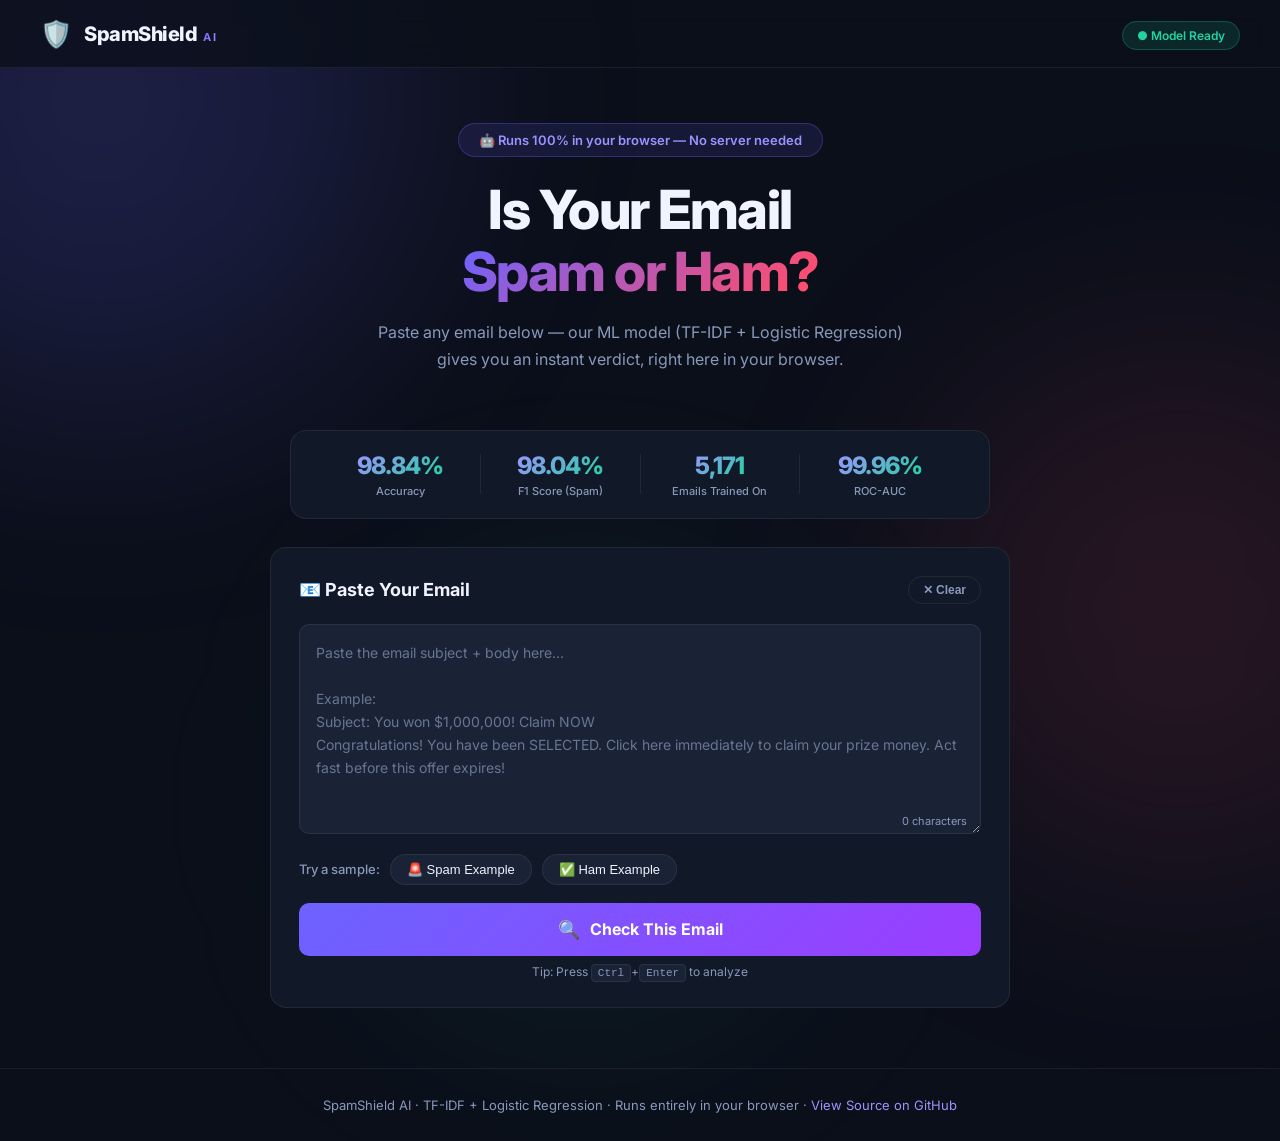
==== index.html @ d6281c17 "Move spam detector tool to root for GitHub Pages" ====
<!DOCTYPE html>
<html lang="en">
<head>
  <meta charset="UTF-8"/>
  <meta name="viewport" content="width=device-width, initial-scale=1.0"/>
  <title>SpamShield AI — Email Spam Detector</title>
  <meta name="description" content="Free AI-powered spam email detector. Paste any email and instantly find out if it's spam or ham. Runs 100% in your browser."/>
  <link rel="preconnect" href="https://fonts.googleapis.com"/>
  <link href="https://fonts.googleapis.com/css2?family=Inter:wght@300;400;500;600;700;800&display=swap" rel="stylesheet"/>
  <link rel="stylesheet" href="style.css"/>
</head>
<body>

  <div class="bg-orb orb-1"></div>
  <div class="bg-orb orb-2"></div>
  <div class="bg-orb orb-3"></div>

  <!-- Header -->
  <header class="header">
    <div class="logo">
      <div class="logo-icon">🛡️</div>
      <div class="logo-text">
        <span class="logo-brand">SpamShield</span>
        <span class="logo-tag">AI</span>
      </div>
    </div>
    <div class="header-right">
      <span class="badge badge-loading" id="model-status">⏳ Loading model…</span>
    </div>
  </header>

  <!-- Hero -->
  <section class="hero">
    <div class="hero-pill">🤖 Runs 100% in your browser — No server needed</div>
    <h1 class="hero-title">
      Is Your Email<br/>
      <span class="gradient-text">Spam or Ham?</span>
    </h1>
    <p class="hero-sub">
      Paste any email below — our ML model (TF-IDF + Logistic Regression)<br/>
      gives you an instant verdict, right here in your browser.
    </p>
  </section>

  <!-- Model Stats -->
  <section class="stats-bar" id="stats-bar">
    <div class="stat-item">
      <span class="stat-value" id="stat-accuracy">…</span>
      <span class="stat-label">Accuracy</span>
    </div>
    <div class="stat-divider"></div>
    <div class="stat-item">
      <span class="stat-value" id="stat-f1">…</span>
      <span class="stat-label">F1 Score (Spam)</span>
    </div>
    <div class="stat-divider"></div>
    <div class="stat-item">
      <span class="stat-value" id="stat-total">…</span>
      <span class="stat-label">Emails Trained On</span>
    </div>
    <div class="stat-divider"></div>
    <div class="stat-item">
      <span class="stat-value" id="stat-roc">…</span>
      <span class="stat-label">ROC-AUC</span>
    </div>
  </section>

  <!-- Main checker card -->
  <main class="main-container">
    <div class="card detector-card" id="detector-card">

      <div class="card-header">
        <h2>📧 Paste Your Email</h2>
        <button class="btn-clear" id="btn-clear">✕ Clear</button>
      </div>

      <div class="textarea-wrapper">
        <textarea
          id="email-input"
          placeholder="Paste the email subject + body here…

Example:
Subject: You won $1,000,000! Claim NOW
Congratulations! You have been SELECTED. Click here immediately to claim your prize money. Act fast before this offer expires!"
          spellcheck="false"
        ></textarea>
        <div class="char-count" id="char-count">0 characters</div>
      </div>

      <div class="samples-row">
        <span class="samples-label">Try a sample:</span>
        <button class="sample-btn" id="sample-spam">🚨 Spam Example</button>
        <button class="sample-btn" id="sample-ham">✅ Ham Example</button>
      </div>

      <!-- Loading overlay while model loads -->
      <div class="model-loading-overlay" id="loading-overlay">
        <div class="loading-spinner"></div>
        <span>Loading AI model…</span>
      </div>

      <button class="btn-analyze" id="btn-analyze" disabled>
        <span class="btn-icon">🔍</span>
        <span class="btn-text">Check This Email</span>
        <div class="btn-loader hidden" id="btn-loader"></div>
      </button>

      <p class="keyboard-hint">Tip: Press <kbd>Ctrl</kbd>+<kbd>Enter</kbd> to analyze</p>
    </div>

    <!-- Result card -->
    <div class="card result-card hidden" id="result-card">
      <div class="result-header">
        <div class="result-icon" id="result-icon">❓</div>
        <div class="result-text">
          <div class="result-verdict" id="result-verdict">–</div>
          <div class="result-confidence" id="result-confidence"></div>
        </div>
      </div>

      <div class="verdict-banner" id="verdict-banner">
        <span id="verdict-banner-text"></span>
      </div>

      <div class="prob-section">
        <div class="prob-row">
          <div class="prob-labels">
            <span class="prob-name spam-color">🚨 Spam probability</span>
            <span class="prob-pct" id="spam-pct">0%</span>
          </div>
          <div class="prob-track"><div class="prob-fill spam-fill" id="spam-bar" style="width:0%"></div></div>
        </div>
        <div class="prob-row">
          <div class="prob-labels">
            <span class="prob-name ham-color">✅ Ham probability</span>
            <span class="prob-pct" id="ham-pct">0%</span>
          </div>
          <div class="prob-track"><div class="prob-fill ham-fill" id="ham-bar" style="width:0%"></div></div>
        </div>
      </div>

      <div class="detail-chips" id="detail-chips"></div>
    </div>

    <!-- History -->
    <div class="card history-card hidden" id="history-card">
      <div class="card-header">
        <h3>🕑 Recent Checks</h3>
        <button class="btn-clear" id="btn-clear-history">Clear</button>
      </div>
      <div class="history-list" id="history-list"></div>
    </div>
  </main>

  <footer class="footer">
    <p>
      SpamShield AI · TF-IDF + Logistic Regression · Runs entirely in your browser ·
      <a href="https://github.com/Kharshith9999/spam-detection" target="_blank">View Source on GitHub</a>
    </p>
  </footer>

  <script src="app.js"></script>
</body>
</html>
---- style.css ----
*, *::before, *::after { box-sizing: border-box; margin: 0; padding: 0; }

:root {
  --bg:           #0b0f1a;
  --surface:      #111827;
  --surface2:     #1a2235;
  --border:       rgba(255,255,255,0.07);
  --text:         #f0f4ff;
  --text-muted:   #8899bb;
  --accent:       #6c63ff;
  --accent-light: #9b94ff;
  --spam-color:   #ff4d6d;
  --spam-dim:     rgba(255,77,109,0.15);
  --ham-color:    #22d3a0;
  --ham-dim:      rgba(34,211,160,0.15);
  --radius:       16px;
  --radius-sm:    10px;
  --transition:   0.3s cubic-bezier(0.4,0,0.2,1);
}

html { scroll-behavior: smooth; }
body {
  background: var(--bg);
  color: var(--text);
  font-family: "Inter", sans-serif;
  min-height: 100vh;
  overflow-x: hidden;
}

/* orbs */
.bg-orb { position:fixed; border-radius:50%; filter:blur(120px); pointer-events:none; z-index:0; animation:drift 12s ease-in-out infinite alternate; }
.orb-1 { width:600px; height:600px; background:rgba(108,99,255,0.18); top:-200px; left:-200px; }
.orb-2 { width:500px; height:500px; background:rgba(255,77,109,0.12); top:40%; right:-150px; animation-delay:-4s; }
.orb-3 { width:400px; height:400px; background:rgba(34,211,160,0.10); bottom:-100px; left:30%; animation-delay:-8s; }
@keyframes drift { from{transform:translateY(0) scale(1)} to{transform:translateY(40px) scale(1.05)} }

/* header */
.header {
  position:relative; z-index:10;
  display:flex; align-items:center; justify-content:space-between;
  padding:18px 40px;
  border-bottom:1px solid var(--border);
  backdrop-filter:blur(12px);
  background:rgba(11,15,26,0.8);
}
.logo { display:flex; align-items:center; gap:12px; }
.logo-icon { font-size:26px; }
.logo-text { display:flex; align-items:baseline; gap:6px; }
.logo-brand { font-size:20px; font-weight:800; letter-spacing:-0.5px; }
.logo-tag { font-size:11px; font-weight:700; letter-spacing:2px; background:linear-gradient(135deg,var(--accent),var(--accent-light)); -webkit-background-clip:text; -webkit-text-fill-color:transparent; text-transform:uppercase; }

.badge { padding:6px 14px; border-radius:100px; font-size:12px; font-weight:600; }
.badge-loading { background:rgba(255,200,0,0.1); color:#f5c542; border:1px solid rgba(245,197,66,0.3); }
.badge-ready   { background:rgba(34,211,160,0.12); color:var(--ham-color); border:1px solid rgba(34,211,160,0.25); }
.badge-error   { background:rgba(255,77,109,0.12); color:var(--spam-color); border:1px solid rgba(255,77,109,0.25); }

/* hero */
.hero { position:relative; z-index:1; text-align:center; padding:55px 20px 28px; }
.hero-pill { display:inline-block; padding:8px 20px; border-radius:100px; background:rgba(108,99,255,0.12); border:1px solid rgba(108,99,255,0.3); color:var(--accent-light); font-size:13px; font-weight:600; margin-bottom:22px; }
.hero-title { font-size:clamp(30px,5vw,54px); font-weight:800; line-height:1.15; letter-spacing:-1.5px; margin-bottom:16px; }
.gradient-text { background:linear-gradient(135deg,#6c63ff,#ff4d6d,#22d3a0); background-size:200% auto; -webkit-background-clip:text; -webkit-text-fill-color:transparent; animation:shine 4s linear infinite; }
@keyframes shine { from{background-position:0%} to{background-position:200%} }
.hero-sub { font-size:16px; color:var(--text-muted); line-height:1.7; max-width:560px; margin:0 auto; }

/* stats bar */
.stats-bar {
  position:relative; z-index:1;
  display:flex; align-items:center; justify-content:center;
  max-width:700px; margin:28px auto;
  background:var(--surface); border:1px solid var(--border); border-radius:var(--radius);
  padding:20px 30px; flex-wrap:wrap; gap:0;
}
.stat-item { display:flex; flex-direction:column; align-items:center; gap:4px; padding:0 28px; flex:1; min-width:110px; }
.stat-value { font-size:24px; font-weight:800; letter-spacing:-1px; background:linear-gradient(135deg,var(--accent-light),var(--ham-color)); -webkit-background-clip:text; -webkit-text-fill-color:transparent; }
.stat-label { font-size:11px; color:var(--text-muted); font-weight:500; text-align:center; }
.stat-divider { width:1px; height:40px; background:var(--border); flex-shrink:0; }

/* main */
.main-container { position:relative; z-index:1; max-width:780px; margin:0 auto 60px; padding:0 20px; display:flex; flex-direction:column; gap:20px; }

/* cards */
.card { background:var(--surface); border:1px solid var(--border); border-radius:var(--radius); padding:28px; transition:border-color var(--transition); }
.card:hover { border-color:rgba(108,99,255,0.3); }
.card.hidden { display:none; }
.card-header { display:flex; align-items:center; justify-content:space-between; margin-bottom:20px; }
.card-header h2 { font-size:18px; font-weight:700; }
.card-header h3 { font-size:16px; font-weight:600; }

/* textarea */
.textarea-wrapper { position:relative; margin-bottom:16px; }
textarea {
  width:100%; min-height:210px;
  background:var(--surface2); border:1px solid var(--border); border-radius:var(--radius-sm);
  color:var(--text); font-family:"Inter",sans-serif; font-size:14px; line-height:1.65;
  padding:16px; resize:vertical; outline:none;
  transition:border-color var(--transition), box-shadow var(--transition);
}
textarea::placeholder { color:var(--text-muted); opacity:0.7; }
textarea:focus { border-color:var(--accent); box-shadow:0 0 0 3px rgba(108,99,255,0.15); }
.char-count { position:absolute; bottom:10px; right:14px; font-size:11px; color:var(--text-muted); }

/* samples */
.samples-row { display:flex; align-items:center; gap:10px; margin-bottom:18px; flex-wrap:wrap; }
.samples-label { font-size:13px; color:var(--text-muted); font-weight:500; }
.sample-btn { padding:7px 16px; border-radius:100px; border:1px solid var(--border); background:var(--surface2); color:var(--text); font-size:13px; font-weight:500; cursor:pointer; transition:all var(--transition); }
.sample-btn:hover { border-color:var(--accent); background:rgba(108,99,255,0.1); }

/* loading overlay */
.model-loading-overlay {
  display:none; position:absolute; inset:0; border-radius:var(--radius);
  background:rgba(11,15,26,0.75); backdrop-filter:blur(4px);
  flex-direction:column; align-items:center; justify-content:center; gap:14px;
  font-size:14px; color:var(--text-muted); font-weight:500; z-index:5;
}
.model-loading-overlay.active { display:flex; }
.loading-spinner { width:36px; height:36px; border:3px solid rgba(108,99,255,0.2); border-top-color:var(--accent); border-radius:50%; animation:spin 0.8s linear infinite; }

/* detector card needs relative positioning for overlay */
.detector-card { position:relative; overflow:hidden; }

/* analyze button */
.btn-analyze {
  width:100%; padding:16px; border-radius:var(--radius-sm); border:none;
  background:linear-gradient(135deg,var(--accent),#9b3dff);
  color:#fff; font-family:"Inter",sans-serif; font-size:16px; font-weight:700;
  cursor:pointer; display:flex; align-items:center; justify-content:center; gap:10px;
  transition:all var(--transition); position:relative; overflow:hidden;
  margin-bottom:8px;
}
.btn-analyze::before { content:""; position:absolute; inset:0; background:rgba(255,255,255,0.08); opacity:0; transition:opacity var(--transition); }
.btn-analyze:hover:not(:disabled)::before { opacity:1; }
.btn-analyze:hover:not(:disabled) { transform:translateY(-2px); box-shadow:0 8px 30px rgba(108,99,255,0.4); }
.btn-analyze:active:not(:disabled) { transform:translateY(0); }
.btn-analyze:disabled { opacity:0.5; cursor:not-allowed; }
.btn-icon { font-size:18px; }
.btn-loader { width:18px; height:18px; border:2px solid rgba(255,255,255,0.3); border-top-color:#fff; border-radius:50%; animation:spin 0.7s linear infinite; }
.btn-loader.hidden { display:none; }
@keyframes spin { to{transform:rotate(360deg)} }

.btn-clear { background:none; border:1px solid var(--border); color:var(--text-muted); font-size:12px; font-weight:600; padding:6px 14px; border-radius:100px; cursor:pointer; transition:all var(--transition); }
.btn-clear:hover { border-color:var(--spam-color); color:var(--spam-color); }

.keyboard-hint { font-size:12px; color:var(--text-muted); text-align:center; }
kbd { background:var(--surface2); border:1px solid var(--border); border-radius:4px; padding:2px 6px; font-size:11px; font-family:monospace; }

/* result card */
.result-card { animation:slideUp 0.4s ease; }
@keyframes slideUp { from{opacity:0;transform:translateY(20px)} to{opacity:1;transform:translateY(0)} }
.result-card.spam-result { border-color:rgba(255,77,109,0.5); background:linear-gradient(135deg,var(--surface),rgba(255,77,109,0.06)); }
.result-card.ham-result  { border-color:rgba(34,211,160,0.5); background:linear-gradient(135deg,var(--surface),rgba(34,211,160,0.06)); }

.result-header { display:flex; align-items:center; gap:18px; margin-bottom:16px; }
.result-icon { font-size:54px; line-height:1; animation:bounceIn 0.5s ease; }
@keyframes bounceIn { 0%{transform:scale(0.5);opacity:0} 70%{transform:scale(1.1)} 100%{transform:scale(1);opacity:1} }
.result-verdict { font-size:30px; font-weight:800; letter-spacing:-0.5px; }
.result-confidence { font-size:14px; color:var(--text-muted); margin-top:4px; }
.spam-verdict { color:var(--spam-color); }
.ham-verdict  { color:var(--ham-color); }

.verdict-banner {
  border-radius:var(--radius-sm); padding:14px 20px;
  font-size:14px; font-weight:600; margin-bottom:22px; text-align:center;
}
.verdict-banner.spam-banner { background:var(--spam-dim); color:var(--spam-color); border:1px solid rgba(255,77,109,0.25); }
.verdict-banner.ham-banner  { background:var(--ham-dim);  color:var(--ham-color);  border:1px solid rgba(34,211,160,0.25); }

/* prob bars */
.prob-section { display:flex; flex-direction:column; gap:14px; margin-bottom:22px; }
.prob-row { display:flex; flex-direction:column; gap:6px; }
.prob-labels { display:flex; justify-content:space-between; align-items:center; }
.prob-name { font-size:13px; font-weight:600; }
.prob-pct  { font-size:14px; font-weight:700; }
.spam-color { color:var(--spam-color); }
.ham-color  { color:var(--ham-color); }
.prob-track { width:100%; height:10px; background:var(--surface2); border-radius:100px; overflow:hidden; }
.prob-fill { height:100%; border-radius:100px; transition:width 0.8s cubic-bezier(0.4,0,0.2,1); }
.spam-fill { background:linear-gradient(90deg,#ff4d6d,#ff8fa3); }
.ham-fill  { background:linear-gradient(90deg,#22d3a0,#6ee7c7); }

/* chips */
.detail-chips { display:flex; flex-wrap:wrap; gap:9px; }
.chip { display:flex; align-items:center; gap:6px; padding:7px 13px; background:var(--surface2); border:1px solid var(--border); border-radius:100px; font-size:12px; font-weight:600; color:var(--text-muted); }

/* history */
.history-list { display:flex; flex-direction:column; gap:9px; }
.history-item { display:flex; align-items:center; gap:12px; padding:11px 15px; background:var(--surface2); border:1px solid var(--border); border-radius:var(--radius-sm); transition:border-color var(--transition); cursor:default; }
.history-item:hover { border-color:var(--accent); }
.history-badge { flex-shrink:0; padding:3px 10px; border-radius:100px; font-size:11px; font-weight:700; letter-spacing:0.5px; text-transform:uppercase; }
.history-badge.spam { background:var(--spam-dim); color:var(--spam-color); }
.history-badge.ham  { background:var(--ham-dim);  color:var(--ham-color); }
.history-text { font-size:13px; color:var(--text-muted); white-space:nowrap; overflow:hidden; text-overflow:ellipsis; flex:1; }
.history-conf { flex-shrink:0; font-size:12px; font-weight:700; color:var(--text-muted); }

/* footer */
.footer { position:relative; z-index:1; text-align:center; padding:28px 20px; color:var(--text-muted); font-size:13px; border-top:1px solid var(--border); }
.footer a { color:var(--accent-light); text-decoration:none; }
.footer a:hover { text-decoration:underline; }

/* responsive */
@media (max-width:600px) {
  .header { padding:14px 18px; }
  .hero { padding:38px 14px 20px; }
  .stats-bar { padding:16px 8px; }
  .stat-item { padding:0 10px; min-width:80px; }
  .stat-value { font-size:20px; }
}
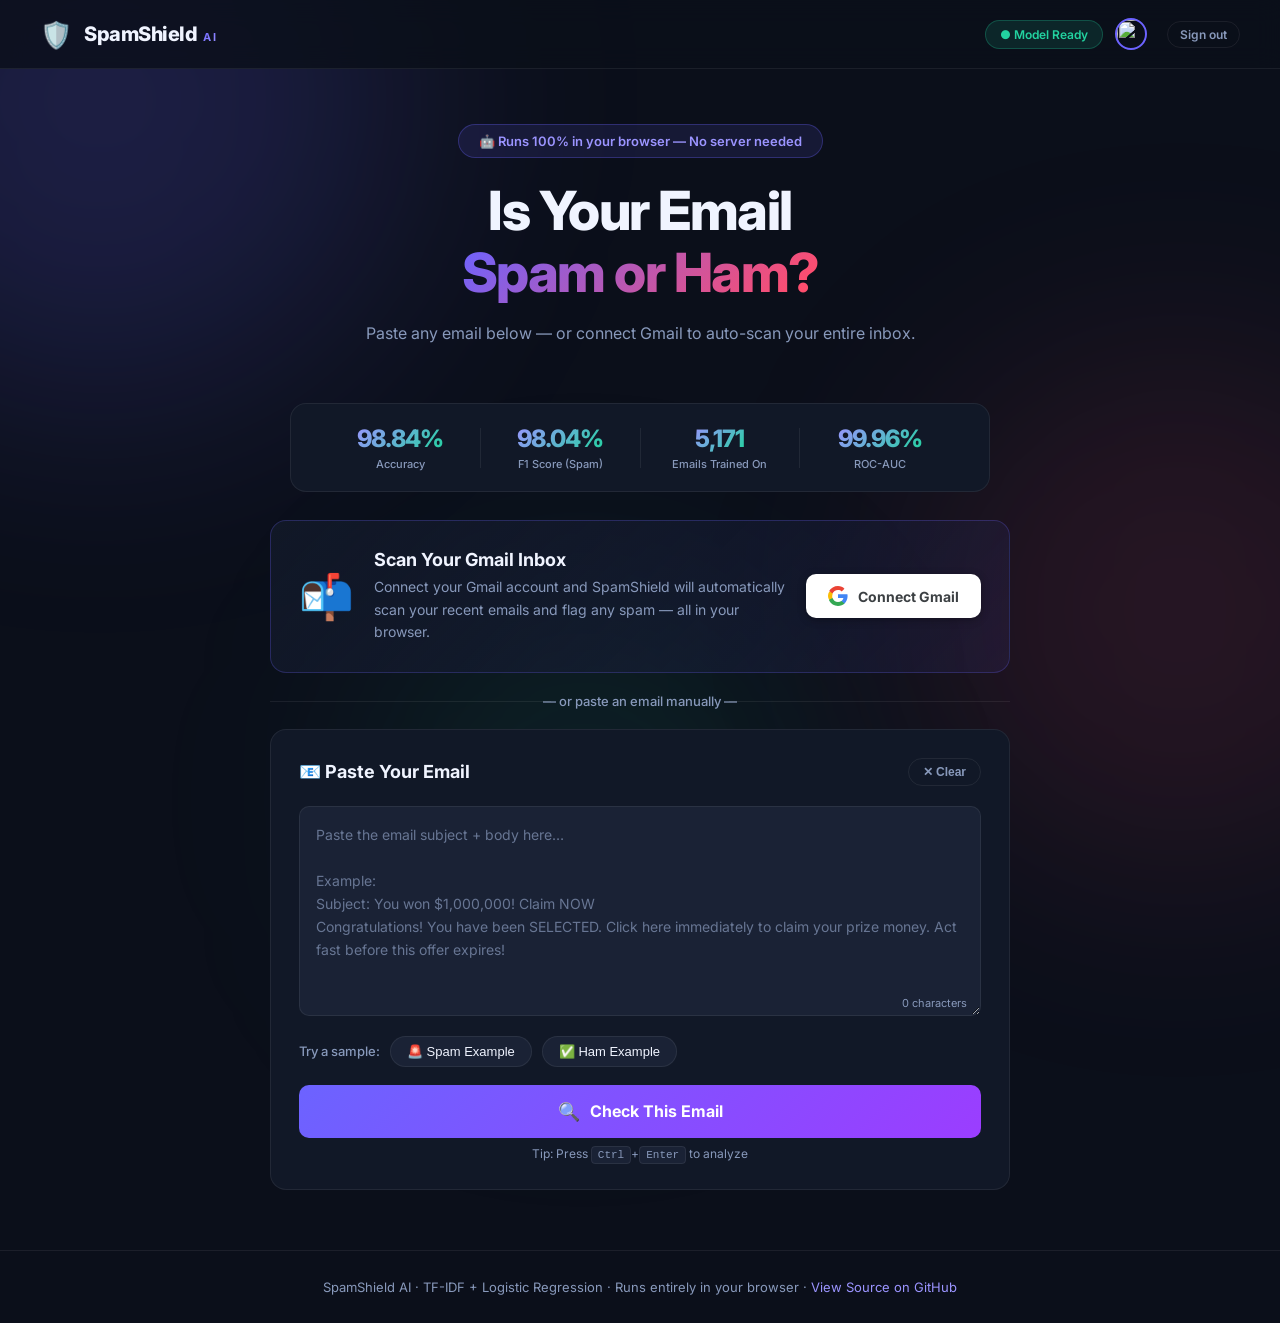
==== commit e0da3cff: "Add Gmail OAuth inbox scanner — connect Gmail to auto-scan for spam" ====
--- a/index.html
+++ b/index.html
@@ -3,11 +3,14 @@
 <head>
   <meta charset="UTF-8"/>
   <meta name="viewport" content="width=device-width, initial-scale=1.0"/>
+  <link rel="icon" href="data:image/svg+xml,<svg xmlns='http://www.w3.org/2000/svg' viewBox='0 0 100 100'><text y='.9em' font-size='90'>🛡️</text></svg>"/>
   <title>SpamShield AI — Email Spam Detector</title>
-  <meta name="description" content="Free AI-powered spam email detector. Paste any email and instantly find out if it's spam or ham. Runs 100% in your browser."/>
+  <meta name="description" content="Free AI-powered spam email detector. Paste any email or connect Gmail to auto-scan your inbox."/>
   <link rel="preconnect" href="https://fonts.googleapis.com"/>
   <link href="https://fonts.googleapis.com/css2?family=Inter:wght@300;400;500;600;700;800&display=swap" rel="stylesheet"/>
   <link rel="stylesheet" href="style.css"/>
+  <!-- Google Identity Services -->
+  <script src="https://accounts.google.com/gsi/client" async defer></script>
 </head>
 <body>
 
@@ -26,6 +29,12 @@
     </div>
     <div class="header-right">
       <span class="badge badge-loading" id="model-status">⏳ Loading model…</span>
+      <!-- Gmail user info (shown after login) -->
+      <div class="gmail-user hidden" id="gmail-user">
+        <img class="gmail-avatar" id="gmail-avatar" src="" alt=""/>
+        <span class="gmail-email" id="gmail-email"></span>
+        <button class="btn-signout" id="btn-signout">Sign out</button>
+      </div>
     </div>
   </header>
 
@@ -37,8 +46,7 @@
       <span class="gradient-text">Spam or Ham?</span>
     </h1>
     <p class="hero-sub">
-      Paste any email below — our ML model (TF-IDF + Logistic Regression)<br/>
-      gives you an instant verdict, right here in your browser.
+      Paste any email below — or connect Gmail to auto-scan your entire inbox.
     </p>
   </section>
 
@@ -65,10 +73,60 @@
     </div>
   </section>
 
-  <!-- Main checker card -->
   <main class="main-container">
+
+    <!-- ── GMAIL CONNECT CARD ───────────────────────────── -->
+    <div class="card gmail-connect-card" id="gmail-connect-card">
+      <div class="gmail-connect-inner">
+        <div class="gmail-connect-icon">📬</div>
+        <div class="gmail-connect-text">
+          <h2>Scan Your Gmail Inbox</h2>
+          <p>Connect your Gmail account and SpamShield will automatically scan your recent emails and flag any spam — all in your browser.</p>
+        </div>
+        <button class="btn-gmail" id="btn-connect-gmail">
+          <svg width="20" height="20" viewBox="0 0 48 48"><path fill="#4285F4" d="M47 24.5c0-1.6-.1-3.1-.4-4.5H24v8.5h12.9c-.6 3-2.3 5.5-4.9 7.2v6h7.9C43.9 37.5 47 31.5 47 24.5z"/><path fill="#34A853" d="M24 48c6.5 0 11.9-2.1 15.9-5.8l-7.9-6c-2.1 1.4-4.8 2.3-8 2.3-6.1 0-11.3-4.1-13.2-9.7H2.7v6.2C6.7 43.1 14.8 48 24 48z"/><path fill="#FBBC05" d="M10.8 28.8c-.5-1.4-.7-2.8-.7-4.3s.3-2.9.7-4.3v-6.2H2.7C1 17.4 0 20.6 0 24s1 6.6 2.7 9.1l8.1-4.3z"/><path fill="#EA4335" d="M24 9.5c3.4 0 6.5 1.2 8.9 3.5l6.6-6.6C35.9 2.5 30.4 0 24 0 14.8 0 6.7 4.9 2.7 12l8.1 6.2C12.7 13.6 17.9 9.5 24 9.5z"/></svg>
+          Connect Gmail
+        </button>
+      </div>
+    </div>
+
+    <!-- ── GMAIL SCANNING CARD (shown while scanning) ──── -->
+    <div class="card gmail-scanning-card hidden" id="gmail-scanning-card">
+      <div class="scanning-inner">
+        <div class="scanning-spinner"></div>
+        <div class="scanning-text">
+          <div class="scanning-title">Scanning your inbox…</div>
+          <div class="scanning-sub" id="scanning-progress">Fetching emails from Gmail</div>
+        </div>
+      </div>
+    </div>
+
+    <!-- ── GMAIL INBOX CARD (shown after scan) ─────────── -->
+    <div class="card inbox-card hidden" id="inbox-card">
+      <div class="card-header">
+        <div class="inbox-header-left">
+          <h2>📬 Gmail Inbox Scan</h2>
+          <div class="inbox-summary" id="inbox-summary"></div>
+        </div>
+        <div class="inbox-header-right">
+          <button class="btn-rescan" id="btn-rescan">🔄 Rescan</button>
+          <select class="inbox-filter" id="inbox-filter">
+            <option value="all">All Emails</option>
+            <option value="spam">Spam Only 🚨</option>
+            <option value="ham">Ham Only ✅</option>
+          </select>
+        </div>
+      </div>
+      <div class="inbox-list" id="inbox-list"></div>
+    </div>
+
+    <!-- ── DIVIDER ─────────────────────────────────────── -->
+    <div class="section-divider">
+      <span>— or paste an email manually —</span>
+    </div>
+
+    <!-- ── MANUAL CHECK CARD ───────────────────────────── -->
     <div class="card detector-card" id="detector-card">
-
       <div class="card-header">
         <h2>📧 Paste Your Email</h2>
         <button class="btn-clear" id="btn-clear">✕ Clear</button>
@@ -93,7 +151,6 @@
         <button class="sample-btn" id="sample-ham">✅ Ham Example</button>
       </div>
 
-      <!-- Loading overlay while model loads -->
       <div class="model-loading-overlay" id="loading-overlay">
         <div class="loading-spinner"></div>
         <span>Loading AI model…</span>
@@ -117,11 +174,9 @@
           <div class="result-confidence" id="result-confidence"></div>
         </div>
       </div>
-
       <div class="verdict-banner" id="verdict-banner">
         <span id="verdict-banner-text"></span>
       </div>
-
       <div class="prob-section">
         <div class="prob-row">
           <div class="prob-labels">
@@ -138,7 +193,6 @@
           <div class="prob-track"><div class="prob-fill ham-fill" id="ham-bar" style="width:0%"></div></div>
         </div>
       </div>
-
       <div class="detail-chips" id="detail-chips"></div>
     </div>
 
--- a/style.css
+++ b/style.css
@@ -1,206 +1,258 @@
-*, *::before, *::after { box-sizing: border-box; margin: 0; padding: 0; }
-
-:root {
-  --bg:           #0b0f1a;
-  --surface:      #111827;
-  --surface2:     #1a2235;
-  --border:       rgba(255,255,255,0.07);
-  --text:         #f0f4ff;
-  --text-muted:   #8899bb;
-  --accent:       #6c63ff;
-  --accent-light: #9b94ff;
-  --spam-color:   #ff4d6d;
-  --spam-dim:     rgba(255,77,109,0.15);
-  --ham-color:    #22d3a0;
-  --ham-dim:      rgba(34,211,160,0.15);
-  --radius:       16px;
-  --radius-sm:    10px;
-  --transition:   0.3s cubic-bezier(0.4,0,0.2,1);
-}
-
-html { scroll-behavior: smooth; }
-body {
-  background: var(--bg);
-  color: var(--text);
-  font-family: "Inter", sans-serif;
-  min-height: 100vh;
-  overflow-x: hidden;
-}
-
-/* orbs */
-.bg-orb { position:fixed; border-radius:50%; filter:blur(120px); pointer-events:none; z-index:0; animation:drift 12s ease-in-out infinite alternate; }
-.orb-1 { width:600px; height:600px; background:rgba(108,99,255,0.18); top:-200px; left:-200px; }
-.orb-2 { width:500px; height:500px; background:rgba(255,77,109,0.12); top:40%; right:-150px; animation-delay:-4s; }
-.orb-3 { width:400px; height:400px; background:rgba(34,211,160,0.10); bottom:-100px; left:30%; animation-delay:-8s; }
-@keyframes drift { from{transform:translateY(0) scale(1)} to{transform:translateY(40px) scale(1.05)} }
-
-/* header */
-.header {
-  position:relative; z-index:10;
-  display:flex; align-items:center; justify-content:space-between;
-  padding:18px 40px;
-  border-bottom:1px solid var(--border);
-  backdrop-filter:blur(12px);
-  background:rgba(11,15,26,0.8);
-}
-.logo { display:flex; align-items:center; gap:12px; }
-.logo-icon { font-size:26px; }
-.logo-text { display:flex; align-items:baseline; gap:6px; }
-.logo-brand { font-size:20px; font-weight:800; letter-spacing:-0.5px; }
-.logo-tag { font-size:11px; font-weight:700; letter-spacing:2px; background:linear-gradient(135deg,var(--accent),var(--accent-light)); -webkit-background-clip:text; -webkit-text-fill-color:transparent; text-transform:uppercase; }
-
-.badge { padding:6px 14px; border-radius:100px; font-size:12px; font-weight:600; }
-.badge-loading { background:rgba(255,200,0,0.1); color:#f5c542; border:1px solid rgba(245,197,66,0.3); }
-.badge-ready   { background:rgba(34,211,160,0.12); color:var(--ham-color); border:1px solid rgba(34,211,160,0.25); }
-.badge-error   { background:rgba(255,77,109,0.12); color:var(--spam-color); border:1px solid rgba(255,77,109,0.25); }
-
-/* hero */
-.hero { position:relative; z-index:1; text-align:center; padding:55px 20px 28px; }
-.hero-pill { display:inline-block; padding:8px 20px; border-radius:100px; background:rgba(108,99,255,0.12); border:1px solid rgba(108,99,255,0.3); color:var(--accent-light); font-size:13px; font-weight:600; margin-bottom:22px; }
-.hero-title { font-size:clamp(30px,5vw,54px); font-weight:800; line-height:1.15; letter-spacing:-1.5px; margin-bottom:16px; }
-.gradient-text { background:linear-gradient(135deg,#6c63ff,#ff4d6d,#22d3a0); background-size:200% auto; -webkit-background-clip:text; -webkit-text-fill-color:transparent; animation:shine 4s linear infinite; }
-@keyframes shine { from{background-position:0%} to{background-position:200%} }
-.hero-sub { font-size:16px; color:var(--text-muted); line-height:1.7; max-width:560px; margin:0 auto; }
-
-/* stats bar */
-.stats-bar {
-  position:relative; z-index:1;
-  display:flex; align-items:center; justify-content:center;
-  max-width:700px; margin:28px auto;
-  background:var(--surface); border:1px solid var(--border); border-radius:var(--radius);
-  padding:20px 30px; flex-wrap:wrap; gap:0;
-}
-.stat-item { display:flex; flex-direction:column; align-items:center; gap:4px; padding:0 28px; flex:1; min-width:110px; }
-.stat-value { font-size:24px; font-weight:800; letter-spacing:-1px; background:linear-gradient(135deg,var(--accent-light),var(--ham-color)); -webkit-background-clip:text; -webkit-text-fill-color:transparent; }
-.stat-label { font-size:11px; color:var(--text-muted); font-weight:500; text-align:center; }
-.stat-divider { width:1px; height:40px; background:var(--border); flex-shrink:0; }
-
-/* main */
-.main-container { position:relative; z-index:1; max-width:780px; margin:0 auto 60px; padding:0 20px; display:flex; flex-direction:column; gap:20px; }
-
-/* cards */
-.card { background:var(--surface); border:1px solid var(--border); border-radius:var(--radius); padding:28px; transition:border-color var(--transition); }
-.card:hover { border-color:rgba(108,99,255,0.3); }
-.card.hidden { display:none; }
-.card-header { display:flex; align-items:center; justify-content:space-between; margin-bottom:20px; }
-.card-header h2 { font-size:18px; font-weight:700; }
-.card-header h3 { font-size:16px; font-weight:600; }
-
-/* textarea */
-.textarea-wrapper { position:relative; margin-bottom:16px; }
-textarea {
-  width:100%; min-height:210px;
-  background:var(--surface2); border:1px solid var(--border); border-radius:var(--radius-sm);
-  color:var(--text); font-family:"Inter",sans-serif; font-size:14px; line-height:1.65;
-  padding:16px; resize:vertical; outline:none;
-  transition:border-color var(--transition), box-shadow var(--transition);
-}
-textarea::placeholder { color:var(--text-muted); opacity:0.7; }
-textarea:focus { border-color:var(--accent); box-shadow:0 0 0 3px rgba(108,99,255,0.15); }
-.char-count { position:absolute; bottom:10px; right:14px; font-size:11px; color:var(--text-muted); }
-
-/* samples */
-.samples-row { display:flex; align-items:center; gap:10px; margin-bottom:18px; flex-wrap:wrap; }
-.samples-label { font-size:13px; color:var(--text-muted); font-weight:500; }
-.sample-btn { padding:7px 16px; border-radius:100px; border:1px solid var(--border); background:var(--surface2); color:var(--text); font-size:13px; font-weight:500; cursor:pointer; transition:all var(--transition); }
-.sample-btn:hover { border-color:var(--accent); background:rgba(108,99,255,0.1); }
-
-/* loading overlay */
-.model-loading-overlay {
-  display:none; position:absolute; inset:0; border-radius:var(--radius);
-  background:rgba(11,15,26,0.75); backdrop-filter:blur(4px);
-  flex-direction:column; align-items:center; justify-content:center; gap:14px;
-  font-size:14px; color:var(--text-muted); font-weight:500; z-index:5;
-}
-.model-loading-overlay.active { display:flex; }
-.loading-spinner { width:36px; height:36px; border:3px solid rgba(108,99,255,0.2); border-top-color:var(--accent); border-radius:50%; animation:spin 0.8s linear infinite; }
-
-/* detector card needs relative positioning for overlay */
-.detector-card { position:relative; overflow:hidden; }
-
-/* analyze button */
-.btn-analyze {
-  width:100%; padding:16px; border-radius:var(--radius-sm); border:none;
-  background:linear-gradient(135deg,var(--accent),#9b3dff);
-  color:#fff; font-family:"Inter",sans-serif; font-size:16px; font-weight:700;
-  cursor:pointer; display:flex; align-items:center; justify-content:center; gap:10px;
-  transition:all var(--transition); position:relative; overflow:hidden;
-  margin-bottom:8px;
-}
-.btn-analyze::before { content:""; position:absolute; inset:0; background:rgba(255,255,255,0.08); opacity:0; transition:opacity var(--transition); }
-.btn-analyze:hover:not(:disabled)::before { opacity:1; }
-.btn-analyze:hover:not(:disabled) { transform:translateY(-2px); box-shadow:0 8px 30px rgba(108,99,255,0.4); }
-.btn-analyze:active:not(:disabled) { transform:translateY(0); }
-.btn-analyze:disabled { opacity:0.5; cursor:not-allowed; }
-.btn-icon { font-size:18px; }
-.btn-loader { width:18px; height:18px; border:2px solid rgba(255,255,255,0.3); border-top-color:#fff; border-radius:50%; animation:spin 0.7s linear infinite; }
-.btn-loader.hidden { display:none; }
-@keyframes spin { to{transform:rotate(360deg)} }
-
-.btn-clear { background:none; border:1px solid var(--border); color:var(--text-muted); font-size:12px; font-weight:600; padding:6px 14px; border-radius:100px; cursor:pointer; transition:all var(--transition); }
-.btn-clear:hover { border-color:var(--spam-color); color:var(--spam-color); }
-
-.keyboard-hint { font-size:12px; color:var(--text-muted); text-align:center; }
-kbd { background:var(--surface2); border:1px solid var(--border); border-radius:4px; padding:2px 6px; font-size:11px; font-family:monospace; }
-
-/* result card */
-.result-card { animation:slideUp 0.4s ease; }
-@keyframes slideUp { from{opacity:0;transform:translateY(20px)} to{opacity:1;transform:translateY(0)} }
-.result-card.spam-result { border-color:rgba(255,77,109,0.5); background:linear-gradient(135deg,var(--surface),rgba(255,77,109,0.06)); }
-.result-card.ham-result  { border-color:rgba(34,211,160,0.5); background:linear-gradient(135deg,var(--surface),rgba(34,211,160,0.06)); }
-
-.result-header { display:flex; align-items:center; gap:18px; margin-bottom:16px; }
-.result-icon { font-size:54px; line-height:1; animation:bounceIn 0.5s ease; }
-@keyframes bounceIn { 0%{transform:scale(0.5);opacity:0} 70%{transform:scale(1.1)} 100%{transform:scale(1);opacity:1} }
-.result-verdict { font-size:30px; font-weight:800; letter-spacing:-0.5px; }
-.result-confidence { font-size:14px; color:var(--text-muted); margin-top:4px; }
-.spam-verdict { color:var(--spam-color); }
-.ham-verdict  { color:var(--ham-color); }
-
-.verdict-banner {
-  border-radius:var(--radius-sm); padding:14px 20px;
-  font-size:14px; font-weight:600; margin-bottom:22px; text-align:center;
-}
-.verdict-banner.spam-banner { background:var(--spam-dim); color:var(--spam-color); border:1px solid rgba(255,77,109,0.25); }
-.verdict-banner.ham-banner  { background:var(--ham-dim);  color:var(--ham-color);  border:1px solid rgba(34,211,160,0.25); }
-
-/* prob bars */
-.prob-section { display:flex; flex-direction:column; gap:14px; margin-bottom:22px; }
-.prob-row { display:flex; flex-direction:column; gap:6px; }
-.prob-labels { display:flex; justify-content:space-between; align-items:center; }
-.prob-name { font-size:13px; font-weight:600; }
-.prob-pct  { font-size:14px; font-weight:700; }
-.spam-color { color:var(--spam-color); }
-.ham-color  { color:var(--ham-color); }
-.prob-track { width:100%; height:10px; background:var(--surface2); border-radius:100px; overflow:hidden; }
-.prob-fill { height:100%; border-radius:100px; transition:width 0.8s cubic-bezier(0.4,0,0.2,1); }
-.spam-fill { background:linear-gradient(90deg,#ff4d6d,#ff8fa3); }
-.ham-fill  { background:linear-gradient(90deg,#22d3a0,#6ee7c7); }
-
-/* chips */
-.detail-chips { display:flex; flex-wrap:wrap; gap:9px; }
-.chip { display:flex; align-items:center; gap:6px; padding:7px 13px; background:var(--surface2); border:1px solid var(--border); border-radius:100px; font-size:12px; font-weight:600; color:var(--text-muted); }
-
-/* history */
-.history-list { display:flex; flex-direction:column; gap:9px; }
-.history-item { display:flex; align-items:center; gap:12px; padding:11px 15px; background:var(--surface2); border:1px solid var(--border); border-radius:var(--radius-sm); transition:border-color var(--transition); cursor:default; }
-.history-item:hover { border-color:var(--accent); }
-.history-badge { flex-shrink:0; padding:3px 10px; border-radius:100px; font-size:11px; font-weight:700; letter-spacing:0.5px; text-transform:uppercase; }
-.history-badge.spam { background:var(--spam-dim); color:var(--spam-color); }
-.history-badge.ham  { background:var(--ham-dim);  color:var(--ham-color); }
-.history-text { font-size:13px; color:var(--text-muted); white-space:nowrap; overflow:hidden; text-overflow:ellipsis; flex:1; }
-.history-conf { flex-shrink:0; font-size:12px; font-weight:700; color:var(--text-muted); }
-
-/* footer */
-.footer { position:relative; z-index:1; text-align:center; padding:28px 20px; color:var(--text-muted); font-size:13px; border-top:1px solid var(--border); }
-.footer a { color:var(--accent-light); text-decoration:none; }
-.footer a:hover { text-decoration:underline; }
-
-/* responsive */
-@media (max-width:600px) {
-  .header { padding:14px 18px; }
-  .hero { padding:38px 14px 20px; }
-  .stats-bar { padding:16px 8px; }
-  .stat-item { padding:0 10px; min-width:80px; }
-  .stat-value { font-size:20px; }
-}
+*, *::before, *::after { box-sizing: border-box; margin: 0; padding: 0; }
+
+:root {
+  --bg:           #0b0f1a;
+  --surface:      #111827;
+  --surface2:     #1a2235;
+  --border:       rgba(255,255,255,0.07);
+  --text:         #f0f4ff;
+  --text-muted:   #8899bb;
+  --accent:       #6c63ff;
+  --accent-light: #9b94ff;
+  --spam-color:   #ff4d6d;
+  --spam-dim:     rgba(255,77,109,0.15);
+  --ham-color:    #22d3a0;
+  --ham-dim:      rgba(34,211,160,0.15);
+  --radius:       16px;
+  --radius-sm:    10px;
+  --transition:   0.3s cubic-bezier(0.4,0,0.2,1);
+}
+
+html { scroll-behavior: smooth; }
+body {
+  background: var(--bg);
+  color: var(--text);
+  font-family: "Inter", sans-serif;
+  min-height: 100vh;
+  overflow-x: hidden;
+}
+
+/* orbs */
+.bg-orb { position:fixed; border-radius:50%; filter:blur(120px); pointer-events:none; z-index:0; animation:drift 12s ease-in-out infinite alternate; }
+.orb-1 { width:600px; height:600px; background:rgba(108,99,255,0.18); top:-200px; left:-200px; }
+.orb-2 { width:500px; height:500px; background:rgba(255,77,109,0.12); top:40%; right:-150px; animation-delay:-4s; }
+.orb-3 { width:400px; height:400px; background:rgba(34,211,160,0.10); bottom:-100px; left:30%; animation-delay:-8s; }
+@keyframes drift { from{transform:translateY(0) scale(1)} to{transform:translateY(40px) scale(1.05)} }
+
+/* header */
+.header {
+  position:relative; z-index:10;
+  display:flex; align-items:center; justify-content:space-between;
+  padding:18px 40px;
+  border-bottom:1px solid var(--border);
+  backdrop-filter:blur(12px);
+  background:rgba(11,15,26,0.8);
+}
+.logo { display:flex; align-items:center; gap:12px; }
+.logo-icon { font-size:26px; }
+.logo-text { display:flex; align-items:baseline; gap:6px; }
+.logo-brand { font-size:20px; font-weight:800; letter-spacing:-0.5px; }
+.logo-tag { font-size:11px; font-weight:700; letter-spacing:2px; background:linear-gradient(135deg,var(--accent),var(--accent-light)); -webkit-background-clip:text; -webkit-text-fill-color:transparent; text-transform:uppercase; }
+
+.badge { padding:6px 14px; border-radius:100px; font-size:12px; font-weight:600; }
+.badge-loading { background:rgba(255,200,0,0.1); color:#f5c542; border:1px solid rgba(245,197,66,0.3); }
+.badge-ready   { background:rgba(34,211,160,0.12); color:var(--ham-color); border:1px solid rgba(34,211,160,0.25); }
+.badge-error   { background:rgba(255,77,109,0.12); color:var(--spam-color); border:1px solid rgba(255,77,109,0.25); }
+
+/* hero */
+.hero { position:relative; z-index:1; text-align:center; padding:55px 20px 28px; }
+.hero-pill { display:inline-block; padding:8px 20px; border-radius:100px; background:rgba(108,99,255,0.12); border:1px solid rgba(108,99,255,0.3); color:var(--accent-light); font-size:13px; font-weight:600; margin-bottom:22px; }
+.hero-title { font-size:clamp(30px,5vw,54px); font-weight:800; line-height:1.15; letter-spacing:-1.5px; margin-bottom:16px; }
+.gradient-text { background:linear-gradient(135deg,#6c63ff,#ff4d6d,#22d3a0); background-size:200% auto; -webkit-background-clip:text; -webkit-text-fill-color:transparent; animation:shine 4s linear infinite; }
+@keyframes shine { from{background-position:0%} to{background-position:200%} }
+.hero-sub { font-size:16px; color:var(--text-muted); line-height:1.7; max-width:560px; margin:0 auto; }
+
+/* stats bar */
+.stats-bar {
+  position:relative; z-index:1;
+  display:flex; align-items:center; justify-content:center;
+  max-width:700px; margin:28px auto;
+  background:var(--surface); border:1px solid var(--border); border-radius:var(--radius);
+  padding:20px 30px; flex-wrap:wrap; gap:0;
+}
+.stat-item { display:flex; flex-direction:column; align-items:center; gap:4px; padding:0 28px; flex:1; min-width:110px; }
+.stat-value { font-size:24px; font-weight:800; letter-spacing:-1px; background:linear-gradient(135deg,var(--accent-light),var(--ham-color)); -webkit-background-clip:text; -webkit-text-fill-color:transparent; }
+.stat-label { font-size:11px; color:var(--text-muted); font-weight:500; text-align:center; }
+.stat-divider { width:1px; height:40px; background:var(--border); flex-shrink:0; }
+
+/* main */
+.main-container { position:relative; z-index:1; max-width:780px; margin:0 auto 60px; padding:0 20px; display:flex; flex-direction:column; gap:20px; }
+
+/* cards */
+.card { background:var(--surface); border:1px solid var(--border); border-radius:var(--radius); padding:28px; transition:border-color var(--transition); }
+.card:hover { border-color:rgba(108,99,255,0.3); }
+.card.hidden { display:none; }
+.card-header { display:flex; align-items:center; justify-content:space-between; margin-bottom:20px; }
+.card-header h2 { font-size:18px; font-weight:700; }
+.card-header h3 { font-size:16px; font-weight:600; }
+
+/* textarea */
+.textarea-wrapper { position:relative; margin-bottom:16px; }
+textarea {
+  width:100%; min-height:210px;
+  background:var(--surface2); border:1px solid var(--border); border-radius:var(--radius-sm);
+  color:var(--text); font-family:"Inter",sans-serif; font-size:14px; line-height:1.65;
+  padding:16px; resize:vertical; outline:none;
+  transition:border-color var(--transition), box-shadow var(--transition);
+}
+textarea::placeholder { color:var(--text-muted); opacity:0.7; }
+textarea:focus { border-color:var(--accent); box-shadow:0 0 0 3px rgba(108,99,255,0.15); }
+.char-count { position:absolute; bottom:10px; right:14px; font-size:11px; color:var(--text-muted); }
+
+/* samples */
+.samples-row { display:flex; align-items:center; gap:10px; margin-bottom:18px; flex-wrap:wrap; }
+.samples-label { font-size:13px; color:var(--text-muted); font-weight:500; }
+.sample-btn { padding:7px 16px; border-radius:100px; border:1px solid var(--border); background:var(--surface2); color:var(--text); font-size:13px; font-weight:500; cursor:pointer; transition:all var(--transition); }
+.sample-btn:hover { border-color:var(--accent); background:rgba(108,99,255,0.1); }
+
+/* loading overlay */
+.model-loading-overlay {
+  display:none; position:absolute; inset:0; border-radius:var(--radius);
+  background:rgba(11,15,26,0.75); backdrop-filter:blur(4px);
+  flex-direction:column; align-items:center; justify-content:center; gap:14px;
+  font-size:14px; color:var(--text-muted); font-weight:500; z-index:5;
+}
+.model-loading-overlay.active { display:flex; }
+.loading-spinner { width:36px; height:36px; border:3px solid rgba(108,99,255,0.2); border-top-color:var(--accent); border-radius:50%; animation:spin 0.8s linear infinite; }
+
+/* detector card needs relative positioning for overlay */
+.detector-card { position:relative; overflow:hidden; }
+
+/* analyze button */
+.btn-analyze {
+  width:100%; padding:16px; border-radius:var(--radius-sm); border:none;
+  background:linear-gradient(135deg,var(--accent),#9b3dff);
+  color:#fff; font-family:"Inter",sans-serif; font-size:16px; font-weight:700;
+  cursor:pointer; display:flex; align-items:center; justify-content:center; gap:10px;
+  transition:all var(--transition); position:relative; overflow:hidden;
+  margin-bottom:8px;
+}
+.btn-analyze::before { content:""; position:absolute; inset:0; background:rgba(255,255,255,0.08); opacity:0; transition:opacity var(--transition); }
+.btn-analyze:hover:not(:disabled)::before { opacity:1; }
+.btn-analyze:hover:not(:disabled) { transform:translateY(-2px); box-shadow:0 8px 30px rgba(108,99,255,0.4); }
+.btn-analyze:active:not(:disabled) { transform:translateY(0); }
+.btn-analyze:disabled { opacity:0.5; cursor:not-allowed; }
+.btn-icon { font-size:18px; }
+.btn-loader { width:18px; height:18px; border:2px solid rgba(255,255,255,0.3); border-top-color:#fff; border-radius:50%; animation:spin 0.7s linear infinite; }
+.btn-loader.hidden { display:none; }
+@keyframes spin { to{transform:rotate(360deg)} }
+
+.btn-clear { background:none; border:1px solid var(--border); color:var(--text-muted); font-size:12px; font-weight:600; padding:6px 14px; border-radius:100px; cursor:pointer; transition:all var(--transition); }
+.btn-clear:hover { border-color:var(--spam-color); color:var(--spam-color); }
+
+.keyboard-hint { font-size:12px; color:var(--text-muted); text-align:center; }
+kbd { background:var(--surface2); border:1px solid var(--border); border-radius:4px; padding:2px 6px; font-size:11px; font-family:monospace; }
+
+/* result card */
+.result-card { animation:slideUp 0.4s ease; }
+@keyframes slideUp { from{opacity:0;transform:translateY(20px)} to{opacity:1;transform:translateY(0)} }
+.result-card.spam-result { border-color:rgba(255,77,109,0.5); background:linear-gradient(135deg,var(--surface),rgba(255,77,109,0.06)); }
+.result-card.ham-result  { border-color:rgba(34,211,160,0.5); background:linear-gradient(135deg,var(--surface),rgba(34,211,160,0.06)); }
+
+.result-header { display:flex; align-items:center; gap:18px; margin-bottom:16px; }
+.result-icon { font-size:54px; line-height:1; animation:bounceIn 0.5s ease; }
+@keyframes bounceIn { 0%{transform:scale(0.5);opacity:0} 70%{transform:scale(1.1)} 100%{transform:scale(1);opacity:1} }
+.result-verdict { font-size:30px; font-weight:800; letter-spacing:-0.5px; }
+.result-confidence { font-size:14px; color:var(--text-muted); margin-top:4px; }
+.spam-verdict { color:var(--spam-color); }
+.ham-verdict  { color:var(--ham-color); }
+
+.verdict-banner {
+  border-radius:var(--radius-sm); padding:14px 20px;
+  font-size:14px; font-weight:600; margin-bottom:22px; text-align:center;
+}
+.verdict-banner.spam-banner { background:var(--spam-dim); color:var(--spam-color); border:1px solid rgba(255,77,109,0.25); }
+.verdict-banner.ham-banner  { background:var(--ham-dim);  color:var(--ham-color);  border:1px solid rgba(34,211,160,0.25); }
+
+/* prob bars */
+.prob-section { display:flex; flex-direction:column; gap:14px; margin-bottom:22px; }
+.prob-row { display:flex; flex-direction:column; gap:6px; }
+.prob-labels { display:flex; justify-content:space-between; align-items:center; }
+.prob-name { font-size:13px; font-weight:600; }
+.prob-pct  { font-size:14px; font-weight:700; }
+.spam-color { color:var(--spam-color); }
+.ham-color  { color:var(--ham-color); }
+.prob-track { width:100%; height:10px; background:var(--surface2); border-radius:100px; overflow:hidden; }
+.prob-fill { height:100%; border-radius:100px; transition:width 0.8s cubic-bezier(0.4,0,0.2,1); }
+.spam-fill { background:linear-gradient(90deg,#ff4d6d,#ff8fa3); }
+.ham-fill  { background:linear-gradient(90deg,#22d3a0,#6ee7c7); }
+
+/* chips */
+.detail-chips { display:flex; flex-wrap:wrap; gap:9px; }
+.chip { display:flex; align-items:center; gap:6px; padding:7px 13px; background:var(--surface2); border:1px solid var(--border); border-radius:100px; font-size:12px; font-weight:600; color:var(--text-muted); }
+
+/* history */
+.history-list { display:flex; flex-direction:column; gap:9px; }
+.history-item { display:flex; align-items:center; gap:12px; padding:11px 15px; background:var(--surface2); border:1px solid var(--border); border-radius:var(--radius-sm); transition:border-color var(--transition); cursor:default; }
+.history-item:hover { border-color:var(--accent); }
+.history-badge { flex-shrink:0; padding:3px 10px; border-radius:100px; font-size:11px; font-weight:700; letter-spacing:0.5px; text-transform:uppercase; }
+.history-badge.spam { background:var(--spam-dim); color:var(--spam-color); }
+.history-badge.ham  { background:var(--ham-dim);  color:var(--ham-color); }
+.history-text { font-size:13px; color:var(--text-muted); white-space:nowrap; overflow:hidden; text-overflow:ellipsis; flex:1; }
+.history-conf { flex-shrink:0; font-size:12px; font-weight:700; color:var(--text-muted); }
+
+/* footer */
+.footer { position:relative; z-index:1; text-align:center; padding:28px 20px; color:var(--text-muted); font-size:13px; border-top:1px solid var(--border); }
+.footer a { color:var(--accent-light); text-decoration:none; }
+.footer a:hover { text-decoration:underline; }
+
+/* responsive */
+@media (max-width:600px) {
+  .header { padding:14px 18px; }
+  .hero { padding:38px 14px 20px; }
+  .stats-bar { padding:16px 8px; }
+  .stat-item { padding:0 10px; min-width:80px; }
+  .stat-value { font-size:20px; }
+}
+
+
+/* Gmail Header User Info */
+.header-right { display:flex; align-items:center; gap:12px; }
+.gmail-user { display:flex; align-items:center; gap:10px; }
+.gmail-avatar { width:32px; height:32px; border-radius:50%; border:2px solid var(--accent); }
+.gmail-email { font-size:13px; color:var(--text-muted); font-weight:500; max-width:180px; overflow:hidden; text-overflow:ellipsis; white-space:nowrap; }
+.btn-signout { background:none; border:1px solid var(--border); color:var(--text-muted); font-size:12px; font-weight:600; padding:5px 12px; border-radius:100px; cursor:pointer; transition:all var(--transition); font-family:Inter,sans-serif; }
+.btn-signout:hover { border-color:var(--spam-color); color:var(--spam-color); }
+.gmail-connect-card { background:linear-gradient(135deg,var(--surface),rgba(108,99,255,0.08)); border-color:rgba(108,99,255,0.25); }
+.gmail-connect-inner { display:flex; align-items:center; gap:20px; flex-wrap:wrap; }
+.gmail-connect-icon { font-size:44px; flex-shrink:0; }
+.gmail-connect-text { flex:1; min-width:200px; }
+.gmail-connect-text h2 { font-size:18px; font-weight:700; margin-bottom:6px; }
+.gmail-connect-text p { font-size:14px; color:var(--text-muted); line-height:1.6; }
+.btn-gmail { display:flex; align-items:center; gap:10px; padding:12px 22px; border-radius:var(--radius-sm); border:none; background:#fff; color:#3c4043; font-family:Inter,sans-serif; font-size:14px; font-weight:700; cursor:pointer; transition:all var(--transition); flex-shrink:0; box-shadow:0 2px 8px rgba(0,0,0,0.3); }
+.btn-gmail:hover { transform:translateY(-2px); box-shadow:0 6px 20px rgba(0,0,0,0.4); }
+.gmail-scanning-card { border-color:rgba(108,99,255,0.3); }
+.scanning-inner { display:flex; align-items:center; gap:20px; }
+.scanning-spinner { width:44px; height:44px; border:3px solid rgba(108,99,255,0.2); border-top-color:var(--accent); border-radius:50%; animation:spin 0.8s linear infinite; flex-shrink:0; }
+.scanning-title { font-size:16px; font-weight:700; margin-bottom:6px; }
+.scanning-sub { font-size:13px; color:var(--text-muted); }
+.inbox-card { padding:24px; }
+.inbox-header-left { display:flex; flex-direction:column; gap:6px; }
+.inbox-header-right { display:flex; align-items:center; gap:10px; }
+.inbox-summary { font-size:13px; color:var(--text-muted); }
+.inbox-summary .spam-count { color:var(--spam-color); font-weight:700; }
+.inbox-summary .ham-count  { color:var(--ham-color);  font-weight:700; }
+.btn-rescan { background:none; border:1px solid var(--border); color:var(--text-muted); font-size:12px; font-weight:600; padding:6px 14px; border-radius:100px; cursor:pointer; transition:all var(--transition); font-family:Inter,sans-serif; }
+.btn-rescan:hover { border-color:var(--accent); color:var(--accent-light); }
+.inbox-filter { background:var(--surface2); border:1px solid var(--border); color:var(--text); font-family:Inter,sans-serif; font-size:12px; padding:6px 12px; border-radius:100px; cursor:pointer; outline:none; }
+.inbox-list { display:flex; flex-direction:column; gap:6px; max-height:480px; overflow-y:auto; padding-right:2px; }
+.inbox-list::-webkit-scrollbar { width:4px; }
+.inbox-list::-webkit-scrollbar-thumb { background:var(--border); border-radius:4px; }
+.email-row { display:grid; grid-template-columns:auto 1fr auto auto; align-items:center; gap:12px; padding:12px 16px; background:var(--surface2); border:1px solid var(--border); border-radius:var(--radius-sm); cursor:pointer; transition:all var(--transition); }
+.email-row:hover { border-color:var(--accent); background:rgba(108,99,255,0.06); }
+.email-row.spam-row { border-left:3px solid var(--spam-color); }
+.email-row.ham-row  { border-left:3px solid var(--ham-color); }
+.email-verdict-badge { flex-shrink:0; width:50px; text-align:center; padding:3px 0; border-radius:100px; font-size:10px; font-weight:700; letter-spacing:0.5px; text-transform:uppercase; }
+.email-verdict-badge.spam { background:var(--spam-dim); color:var(--spam-color); border:1px solid rgba(255,77,109,0.25); }
+.email-verdict-badge.ham  { background:var(--ham-dim);  color:var(--ham-color);  border:1px solid rgba(34,211,160,0.25); }
+.email-info { min-width:0; }
+.email-from { font-size:13px; font-weight:600; color:var(--text); white-space:nowrap; overflow:hidden; text-overflow:ellipsis; margin-bottom:2px; }
+.email-subject { font-size:12px; color:var(--text-muted); white-space:nowrap; overflow:hidden; text-overflow:ellipsis; }
+.email-conf { font-size:12px; font-weight:700; color:var(--text-muted); flex-shrink:0; white-space:nowrap; }
+.email-date { font-size:11px; color:var(--text-muted); flex-shrink:0; }
+.email-detail { display:none; padding:12px 16px 14px; background:rgba(11,15,26,0.5); border:1px solid var(--border); border-top:none; border-radius:0 0 var(--radius-sm) var(--radius-sm); font-size:13px; color:var(--text-muted); line-height:1.65; max-height:160px; overflow-y:auto; white-space:pre-wrap; word-break:break-word; }
+.email-detail.open { display:block; animation:slideUp 0.2s ease; }
+.section-divider { text-align:center; position:relative; color:var(--text-muted); font-size:13px; font-weight:500; }
+.section-divider::before,.section-divider::after { content:''; position:absolute; top:50%; width:38%; height:1px; background:var(--border); }
+.section-divider::before { left:0; }
+.section-divider::after  { right:0; }
